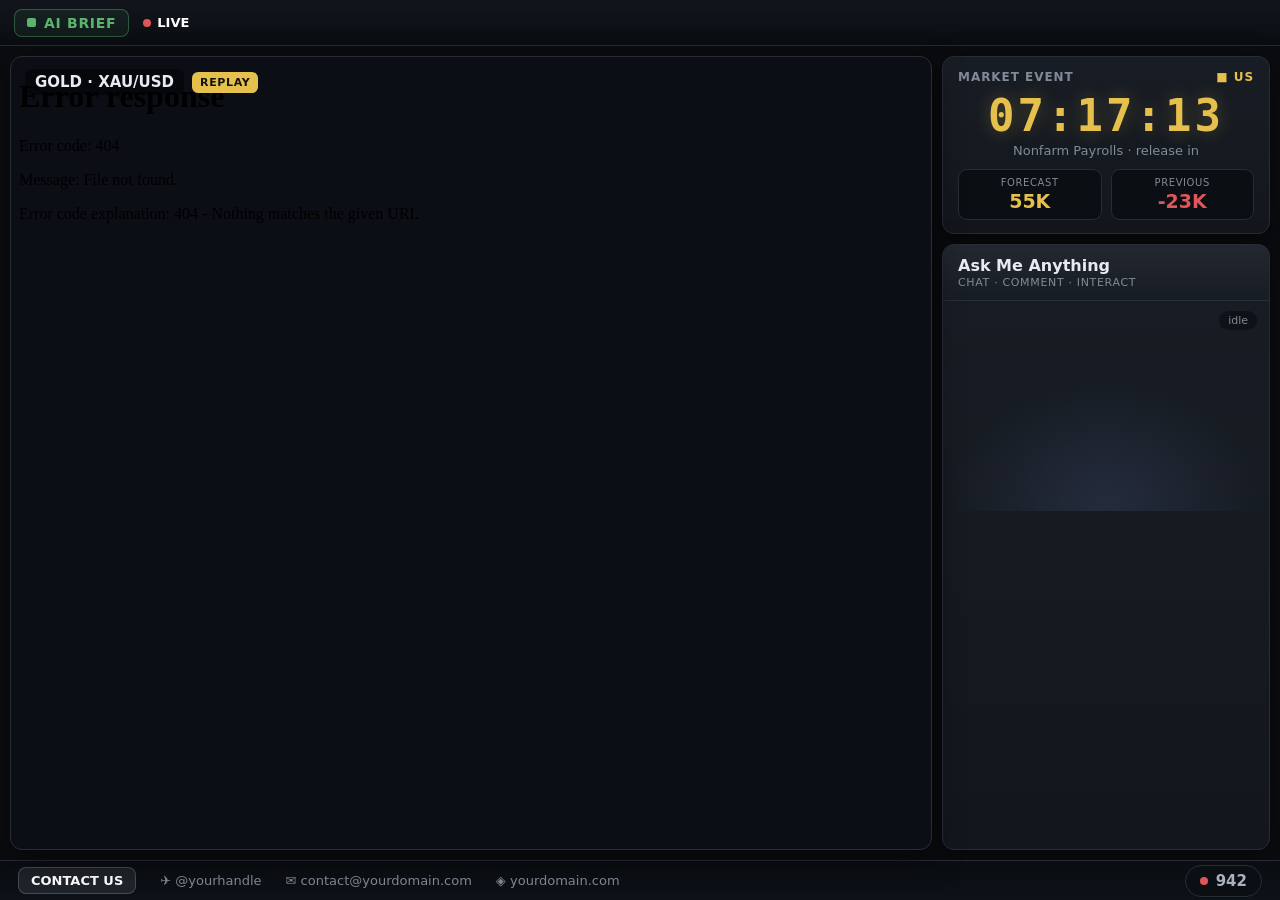
==== demo/scene/index.html @ 99e0fa72 "Headless YouTube live-stream prototype: GStreamer compositor over a browser-rendered scene Base scen" ====
<!doctype html>
<html>
<head>
<meta charset="utf-8">
<script type="importmap">{"imports":{
  "three":"/vendor/three.module.min.js",
  "three-vrm":"/vendor/three-vrm.module.js"
}}</script>
<style>
  :root{
    --bg:#0a0c0f; --bg2:#0e1116; --panel:#13171d; --panel2:#181d25;
    --line:#272d37; --fg:#e7ebf1; --mut:#828a97; --accent:#aeb6c4;
    --ai:#5bb46e; --gold:#e6c04c; --red:#df5559; --up:#4a9d8e;
  }
  *{box-sizing:border-box}
  html,body{margin:0;height:100%;background:var(--bg);color:var(--fg);overflow:hidden;
    font-family:'DejaVu Sans','Liberation Sans',system-ui,sans-serif}
  #app{display:flex;flex-direction:column;height:100vh}

  /* ---- top ticker ---- */
  #ticker{height:46px;display:flex;align-items:center;gap:14px;padding:0 14px;
    background:linear-gradient(180deg,#12161c,#0a0d11);border-bottom:1px solid var(--line)}
  .tag{display:flex;align-items:center;gap:8px;font-weight:800;font-size:14px;letter-spacing:.05em;
    color:var(--ai);border:1px solid rgba(91,180,110,.4);background:rgba(91,180,110,.08);
    padding:5px 12px;border-radius:8px;white-space:nowrap}
  .tag .sq{width:9px;height:9px;background:var(--ai);border-radius:2px}
  #liveTag{color:#fff;font-weight:800;font-size:13px;white-space:nowrap}
  #liveTag .dot{display:inline-block;width:8px;height:8px;border-radius:50%;background:var(--red);
    margin-right:6px;animation:pulse 1.4s infinite}
  @keyframes pulse{0%,100%{opacity:1}50%{opacity:.35}}
  #tickerScroll{flex:1;overflow:hidden;white-space:nowrap;position:relative;
    -webkit-mask-image:linear-gradient(90deg,transparent,#000 4%,#000 96%,transparent)}
  #tickerScroll .run{display:inline-block;padding-left:100%;animation:marquee 38s linear infinite;
    font-size:15px;color:#c4cbd6}
  #tickerScroll .run b{color:var(--gold);margin:0 6px}
  .sepdot{color:var(--mut);margin:0 22px}
  @keyframes marquee{from{transform:translateX(0)}to{transform:translateX(-100%)}}

  /* ---- main ---- */
  #main{flex:1;display:flex;gap:10px;padding:10px;min-height:0}
  #chartWrap{flex:1;position:relative;border:1px solid var(--line);border-radius:12px;overflow:hidden;
    background:#0c0e15;box-shadow:0 8px 30px rgba(0,0,0,.5)}
  #chart{width:100%;height:100%;border:0;display:block}
  #chartBadge{position:absolute;top:12px;left:14px;display:flex;gap:8px;align-items:center;z-index:5}
  #chartBadge .sym{font-weight:800;font-size:15px;background:rgba(0,0,0,.5);padding:4px 10px;border-radius:7px}
  #chartBadge .rep{font-size:11px;font-weight:800;letter-spacing:.06em;color:#12140a;background:var(--gold);
    padding:4px 8px;border-radius:6px}

  /* ---- right column ---- */
  #side{width:328px;display:flex;flex-direction:column;gap:10px;min-height:0}
  .card{background:linear-gradient(180deg,var(--panel2),var(--panel));border:1px solid var(--line);
    border-radius:12px;box-shadow:0 8px 30px rgba(0,0,0,.45)}

  /* countdown card */
  #eventCard{padding:13px 15px}
  .card-h{display:flex;align-items:center;justify-content:space-between;font-size:12px;
    letter-spacing:.08em;color:var(--mut);text-transform:uppercase;font-weight:800}
  .card-h .flag{color:var(--gold)}
  #countdown{font-family:'DejaVu Sans Mono',monospace;font-weight:800;font-size:44px;text-align:center;
    color:var(--gold);letter-spacing:3px;margin:6px 0 2px;text-shadow:0 0 18px rgba(230,192,76,.3)}
  #cdLabel{text-align:center;color:var(--mut);font-size:13px;margin-bottom:11px}
  .stats{display:flex;gap:9px}
  .stat{flex:1;background:#0b0e13;border:1px solid var(--line);border-radius:9px;padding:7px 10px;text-align:center}
  .stat .k{font-size:10px;color:var(--mut);letter-spacing:.06em}
  .stat .v{font-size:19px;font-weight:800;margin-top:2px}

  /* AMA / character + chat */
  #ama{flex:1;display:flex;flex-direction:column;min-height:0;overflow:hidden}
  #amaHead{padding:11px 15px;border-bottom:1px solid var(--line);
    background:linear-gradient(180deg,rgba(174,182,196,.07),transparent)}
  #amaHead .t{font-weight:800;font-size:16px}
  #amaHead .s{font-size:11px;color:var(--mut);letter-spacing:.06em;margin-top:1px}
  #stage{position:relative;height:210px;flex:none;display:flex;align-items:stretch;justify-content:center;
    background:radial-gradient(160px 120px at 50% 96%,rgba(140,170,255,.12),transparent);overflow:hidden}
  #charCanvas{width:100%;height:100%;display:block}
  #botState{position:absolute;top:10px;right:12px;font-size:11px;color:var(--mut);
    background:rgba(0,0,0,.4);padding:3px 9px;border-radius:20px}
  #feed{flex:1;overflow:hidden;padding:11px 13px;display:flex;flex-direction:column;gap:8px;justify-content:flex-end}
  .msg{font-size:15px;line-height:1.34;animation:in .25s ease}
  .msg .name{font-weight:800;margin-right:6px}
  .msg.viewer .name{color:var(--accent)}
  .msg.ai{background:rgba(91,180,110,.1);border-left:3px solid var(--ai);padding:7px 10px;border-radius:8px}
  .msg.ai .name{color:var(--ai)}
  @keyframes in{from{opacity:0;transform:translateY(8px)}to{opacity:1;transform:none}}

  /* ---- bottom brand bar ---- */
  #brand{height:40px;display:flex;align-items:center;gap:24px;padding:0 18px;font-size:13px;
    color:#a9b1bd;background:linear-gradient(180deg,#0a0d11,#0d1218);border-top:1px solid var(--line)}
  #brand .b{font-weight:800;color:#fff;background:rgba(174,182,196,.12);border:1px solid rgba(174,182,196,.28);
    padding:5px 12px;border-radius:8px}
  #brand .m{color:var(--mut)}
  #viewers{margin-left:auto;display:flex;align-items:center;gap:8px;font-weight:800;font-size:15px;
    background:#0b0e13;border:1px solid var(--line);padding:6px 14px;border-radius:22px}
  #viewers .d{width:8px;height:8px;border-radius:50%;background:var(--red);animation:pulse 1.4s infinite}
</style>
</head>
<body>
<div id="app">

  <div id="ticker">
    <div class="tag"><span class="sq"></span>AI BRIEF</div>
    <div id="liveTag"><span class="dot"></span>LIVE</div>
    <div id="tickerScroll"><span class="run" id="run"></span></div>
  </div>

  <div id="main">
    <div id="chartWrap">
      <div id="chartBadge"><span class="sym">GOLD · XAU/USD</span><span class="rep">REPLAY</span></div>
      <iframe id="chart" src="/charts/chart.html?mode=replay&tf=1m,5m,15m,1h&stream=1"></iframe>
    </div>

    <div id="side">
      <div class="card" id="eventCard">
        <div class="card-h"><span>Market Event</span><span class="flag">■ US</span></div>
        <div id="countdown">07:17:14</div>
        <div id="cdLabel">Nonfarm Payrolls · release in</div>
        <div class="stats">
          <div class="stat"><div class="k">FORECAST</div><div class="v" style="color:var(--gold)">55K</div></div>
          <div class="stat"><div class="k">PREVIOUS</div><div class="v" style="color:var(--red)">-23K</div></div>
        </div>
      </div>

      <div class="card" id="ama">
        <div id="amaHead">
          <div class="t">Ask Me Anything</div><div class="s">CHAT · COMMENT · INTERACT</div>
        </div>
        <div id="stage">
          <div id="botState">idle</div>
          <canvas id="charCanvas"></canvas>
        </div>
        <div id="feed"></div>
      </div>
    </div>
  </div>

  <div id="brand">
    <span class="b">CONTACT US</span>
    <span class="m">✈ @yourhandle</span>
    <span class="m">✉ contact@yourdomain.com</span>
    <span class="m">◈ yourdomain.com</span>
    <div id="viewers"><span class="d"></span><span id="vcount">942</span></div>
  </div>

</div>

<script>
  const heads = [
    "HIDDEN DANGER IN LEVERAGED GOLD ETFS LIKE UGL AND GLL",
    "TEUCRIUM LAUNCHES TPMT, A NEW PHYSICAL GOLD ETF WITH A 0.24% FEE",
    "GOLD HOLDS ABOVE KEY SUPPORT AS DOLLAR SOFTENS",
    "TRADERS EYE NONFARM PAYROLLS FOR NEXT DIRECTIONAL CUE",
  ];
  document.getElementById('run').innerHTML =
    heads.map(h => '<b>▸</b>' + h).join('<span class="sepdot">•</span>') + '<span class="sepdot">•</span>';

  let cd = 7*3600 + 17*60 + 14;
  const cdEl = document.getElementById('countdown');
  setInterval(() => {
    cd = Math.max(0, cd - 1);
    const p = n => String(n).padStart(2,'0');
    cdEl.textContent = `${p(Math.floor(cd/3600))}:${p(Math.floor(cd%3600/60))}:${p(cd%60)}`;
  }, 1000);

  const vc = document.getElementById('vcount'); let v = 942;
  setInterval(() => { v = Math.max(800, v + Math.round((Math.random()-0.45)*8)); vc.textContent = v; }, 3000);

  const bs = document.getElementById('botState');
  let audioCtx = null;
  function setReading(){ bs.textContent='reading chat…'; }
  function setMouth(v){ if(window.char) window.char.setMouth(v); }

  // Play the reply audio IN the browser and drive the mouth from its live
  // amplitude. The audio also goes out to PulseAudio -> ffmpeg, so the mouth
  // (captured in video) and the voice (captured from pulse) share one timeline.
  function speakAndLipsync(url){
    if(!url){ return; }
    if(!audioCtx) audioCtx = new (window.AudioContext||window.webkitAudioContext)();
    audioCtx.resume && audioCtx.resume();
    const a = new Audio(url);
    let src;
    try { src = audioCtx.createMediaElementSource(a); } catch(e){ a.play(); return; }
    const an = audioCtx.createAnalyser(); an.fftSize = 256;
    src.connect(an); an.connect(audioCtx.destination);
    const buf = new Uint8Array(an.fftSize);
    bs.textContent='speaking…';
    function frame(){
      an.getByteTimeDomainData(buf);
      let sum=0; for(let i=0;i<buf.length;i++){ const x=(buf[i]-128)/128; sum+=x*x; }
      const rms = Math.sqrt(sum/buf.length);
      setMouth(Math.min(1, rms*4.5));
      if(!a.paused && !a.ended){ requestAnimationFrame(frame); }
    }
    a.onplay = ()=> requestAnimationFrame(frame);
    a.onended = ()=>{ bs.textContent='idle'; setMouth(0); };
    a.play().catch(()=>{ bs.textContent='idle'; setMouth(0); });
  }

  const feed = document.getElementById('feed');
  let since = 0;
  async function poll(){
    try{
      const r = await fetch('/api/messages?since='+since);
      const d = await r.json(); since = d.last;
      for(const m of d.messages){
        const el = document.createElement('div');
        el.className = 'msg ' + (m.kind === 'ai' ? 'ai' : 'viewer');
        el.innerHTML = '<span class="name"></span><span class="text"></span>';
        el.querySelector('.name').textContent = m.who + ':';
        el.querySelector('.text').textContent = m.text;
        feed.appendChild(el);
        if (m.kind === 'ai') speakAndLipsync(m.audio_url); else setReading();
      }
      while (feed.children.length > 7) feed.removeChild(feed.firstChild);
    }catch(e){}
    setTimeout(poll, 600);
  }
  poll();
</script>
<script type="module">
  import { initChar } from '/char3d.js';
  try { window.char = initChar(document.getElementById('charCanvas'), document.getElementById('botState')); }
  catch(e){ console.error('char3d init failed', e); }
</script>
</body>
</html>
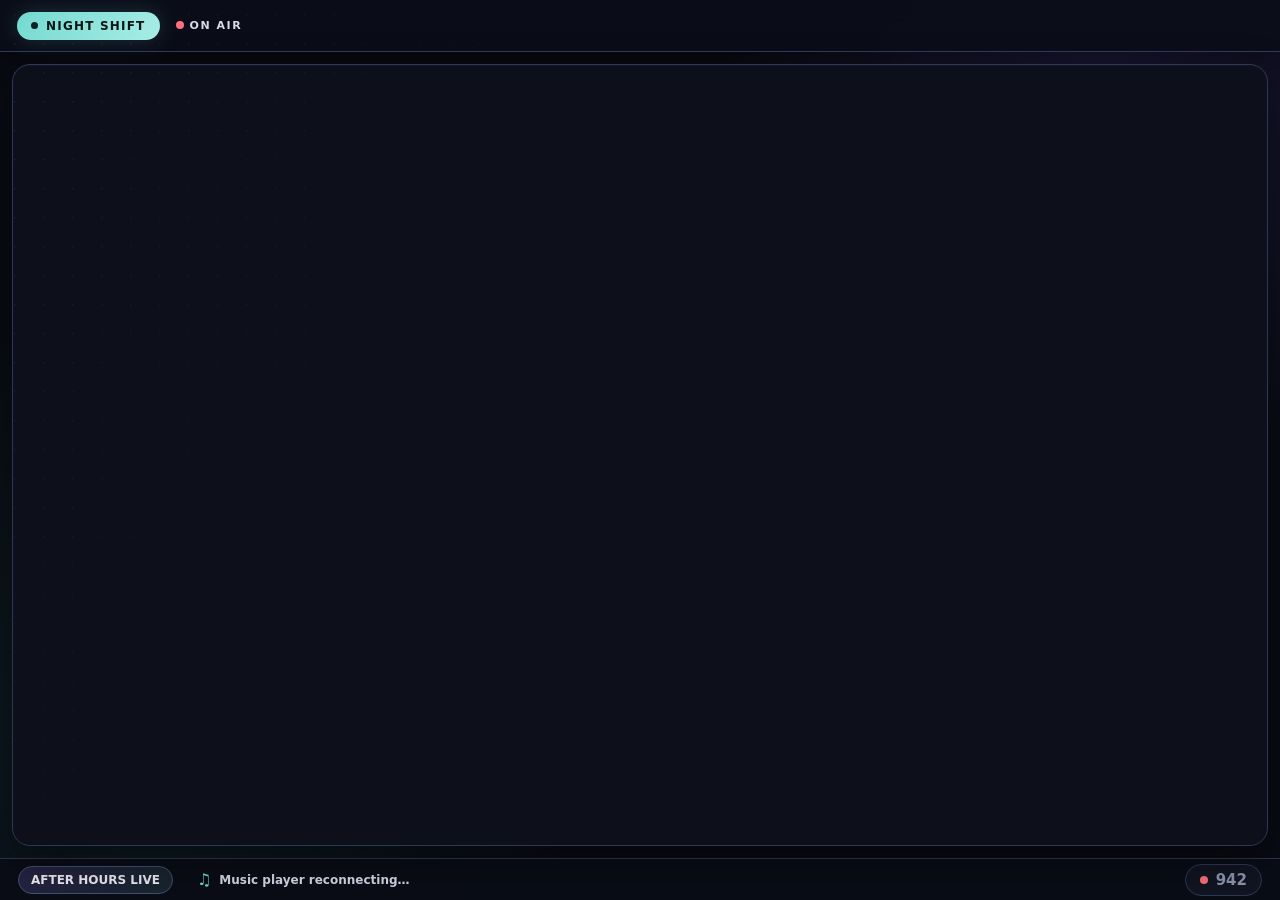
==== commit c827989d: "Productionize live stream deployment" ====
--- a/demo/scene/index.html
+++ b/demo/scene/index.html
@@ -93,36 +93,114 @@
     background:#0b0e13;border:1px solid var(--line);padding:6px 14px;border-radius:22px}
   #viewers .d{width:8px;height:8px;border-radius:50%;background:var(--red);animation:pulse 1.4s infinite}
 </style>
+<style>
+  /* Midnight radio lounge: a warm community space with a live market window. */
+  :root{
+    --bg:#090b13;--bg2:#0e1220;--panel:#121625;--panel2:#191d30;
+    --line:#2b3150;--fg:#f1eef8;--mut:#9299b5;--accent:#73d9d0;
+    --ai:#f19a75;--gold:#f3c86a;--red:#ff6f7d;--up:#65d0ba;
+  }
+  html,body{font-family:'DejaVu Sans','Liberation Sans',system-ui,sans-serif;background:
+    radial-gradient(circle at 86% 12%,rgba(126,92,255,.14),transparent 28%),
+    radial-gradient(circle at 12% 82%,rgba(42,196,180,.09),transparent 32%),#090b13}
+  #app{position:relative}
+  #app:before{content:'';position:absolute;inset:0;pointer-events:none;opacity:.18;z-index:20;
+    background-image:radial-gradient(circle,rgba(255,255,255,.28) 1px,transparent 1px);
+    background-size:29px 29px;mask-image:linear-gradient(120deg,#000,transparent 42%)}
+  #ticker{height:52px;gap:16px;padding:0 17px;background:rgba(11,14,25,.94);
+    border-bottom:1px solid #343a5d;box-shadow:0 8px 28px rgba(0,0,0,.35);backdrop-filter:blur(12px)}
+  .tag{color:#0a1517;border:0;background:linear-gradient(135deg,#73d9d0,#a8eee7);
+    border-radius:18px;padding:7px 14px;font-size:12px;letter-spacing:.1em;box-shadow:0 0 22px rgba(115,217,208,.18)}
+  .tag .sq{background:#102124;border-radius:50%;width:7px;height:7px}
+  #liveTag{font-size:11px;letter-spacing:.14em;color:#dcd9ea}
+  #tickerScroll .run{font-size:14px;letter-spacing:.02em;color:#b9bfd5}
+  #tickerScroll .run b{color:#f19a75}
+  #main{gap:12px;padding:12px}
+  #chartWrap{border:1px solid #303656;border-radius:18px;background:#0d101b;
+    box-shadow:0 18px 45px rgba(0,0,0,.38),inset 0 1px rgba(255,255,255,.025)}
+  #chartBadge{top:14px;left:15px;gap:7px}
+  #chartBadge .sym{font-size:13px;letter-spacing:.04em;background:rgba(17,21,36,.88);color:#edf0fa;
+    border:1px solid #343b5f;padding:6px 11px;border-radius:14px}
+  #chartBadge .rep{font-size:10px;letter-spacing:.1em;color:#10211e;background:#73d9d0;
+    padding:6px 9px;border-radius:12px}
+  #side{width:328px;gap:12px}
+  .card{position:relative;background:linear-gradient(155deg,rgba(27,31,51,.98),rgba(15,18,31,.98));
+    border:1px solid #303758;border-radius:18px;box-shadow:0 16px 40px rgba(0,0,0,.32),inset 0 1px rgba(255,255,255,.035)}
+  .card:before{content:'';position:absolute;width:54px;height:3px;top:0;left:24px;border-radius:0 0 4px 4px;
+    background:linear-gradient(90deg,#73d9d0,#9677ff,#f19a75);pointer-events:none}
+  #eventCard{padding:17px 17px 15px}
+  .card-h{font-size:10px;letter-spacing:.15em;color:#a9b0cb}
+  .card-h .flag{color:#73d9d0}
+  #countdown{font-family:'DejaVu Sans Mono',monospace;font-size:38px;color:#f1eef8;letter-spacing:3px;
+    margin:9px 0 3px;text-shadow:0 0 24px rgba(150,119,255,.24)}
+  #cdLabel{color:#9299b5;font-size:12px}
+  .stat{background:rgba(7,9,17,.55);border:1px solid #2b3150;border-radius:12px;padding:8px 9px}
+  .stat .k{font-size:9px;letter-spacing:.12em;color:#858da9}
+  .stat .v{font-size:15px}
+  #amaHead{padding:14px 16px 12px;border-bottom:1px solid #2d3351;background:transparent}
+  #amaHead .t{font-size:17px;font-weight:750;letter-spacing:-.01em}
+  #amaHead .s{font-size:9px;letter-spacing:.17em;color:#8991ac}
+  #stage{height:150px;background:
+    radial-gradient(circle at 50% 52%,rgba(150,119,255,.22),transparent 29%),
+    radial-gradient(circle at 50% 52%,rgba(115,217,208,.1),transparent 52%),#0d101c}
+  #stage:before{content:'◉';position:absolute;top:17px;width:90px;height:90px;border-radius:50%;
+    display:grid;place-items:center;font-size:46px;color:#f19a75;border:1px solid rgba(241,154,117,.38);
+    box-shadow:0 0 0 9px rgba(150,119,255,.06),0 0 35px rgba(241,154,117,.13)}
+  #stage:after{content:'VOICE IN THE ROOM';position:absolute;bottom:10px;color:#939bb9;font-size:9px;letter-spacing:.18em}
+  #charCanvas{display:none}
+  #botState{top:10px;right:12px;font-size:9px;letter-spacing:.1em;color:#73d9d0;
+    background:#101421;border:1px solid #35405e;border-radius:12px;padding:4px 9px}
+  #feed{padding:13px 14px;gap:8px}
+  .msg{font-size:14px;line-height:1.4;color:#dedfed}
+  .msg.viewer .name{color:#73d9d0}
+  .msg.ai{background:linear-gradient(90deg,rgba(241,154,117,.11),rgba(150,119,255,.06));
+    border-left:3px solid #f19a75;padding:8px 10px;border-radius:4px 12px 12px 4px}
+  .msg.ai .name{color:#ffae8c}
+  #brand{height:42px;background:rgba(10,13,23,.95);border-top:1px solid #303654;
+    color:#8f97b2;font-size:12px}
+  #brand .b{color:#f1eef8;background:linear-gradient(135deg,rgba(150,119,255,.2),rgba(115,217,208,.12));
+    border:1px solid #484f77;padding:6px 12px;border-radius:14px}
+  #musicNow{min-width:0;display:flex;align-items:center;gap:8px;flex:1;color:#d8dbea;white-space:nowrap;overflow:hidden}
+  #musicNow .note{color:#73d9d0;font-size:16px}#musicTitle{font-weight:750;overflow:hidden;text-overflow:ellipsis}
+  #musicCredit{color:#858da9;font-size:10px;letter-spacing:.03em;overflow:hidden;text-overflow:ellipsis}
+  #musicCount{color:#bba8ff;font:10px 'DejaVu Sans Mono',monospace}
+  #viewers{background:#111522;border:1px solid #303858;border-radius:16px}
+  /* Focus mode: keep the community/sidebar implementation available while
+     giving the four live chart panes the full broadcast canvas. */
+  #side{display:none}
+  body.show-side #side{display:flex}
+  #chartBadge{display:none}
+</style>
 </head>
 <body>
 <div id="app">
 
   <div id="ticker">
-    <div class="tag"><span class="sq"></span>AI BRIEF</div>
-    <div id="liveTag"><span class="dot"></span>LIVE</div>
+    <div class="tag"><span class="sq"></span>NIGHT SHIFT</div>
+    <div id="liveTag"><span class="dot"></span>ON AIR</div>
     <div id="tickerScroll"><span class="run" id="run"></span></div>
   </div>
 
   <div id="main">
     <div id="chartWrap">
-      <div id="chartBadge"><span class="sym">GOLD · XAU/USD</span><span class="rep">REPLAY</span></div>
-      <iframe id="chart" src="/charts/chart.html?mode=replay&tf=1m,5m,15m,1h&stream=1"></iframe>
+      <div id="chartBadge"><span class="sym">BTC/USD · MULTI-TIMEFRAME</span><span class="rep">LIVE</span></div>
+      <iframe id="chart" src="about:blank" title="Live multi-timeframe chart"></iframe>
     </div>
 
     <div id="side">
       <div class="card" id="eventCard">
-        <div class="card-h"><span>Market Event</span><span class="flag">■ US</span></div>
+        <div class="card-h"><span>Tonight in the Room</span><span class="flag">● OPEN</span></div>
         <div id="countdown">07:17:14</div>
-        <div id="cdLabel">Nonfarm Payrolls · release in</div>
+        <div id="cdLabel">Next community check-in</div>
         <div class="stats">
-          <div class="stat"><div class="k">FORECAST</div><div class="v" style="color:var(--gold)">55K</div></div>
-          <div class="stat"><div class="k">PREVIOUS</div><div class="v" style="color:var(--red)">-23K</div></div>
+          <div class="stat"><div class="k">TOPIC</div><div class="v" style="color:var(--accent)">BTC LIVE</div></div>
+          <div class="stat"><div class="k">VIBE</div><div class="v" style="color:var(--ai)">OPEN MIC</div></div>
         </div>
       </div>
 
       <div class="card" id="ama">
         <div id="amaHead">
-          <div class="t">Ask Me Anything</div><div class="s">CHAT · COMMENT · INTERACT</div>
+          <div class="t">The Lounge</div><div class="s">ASK · SHARE · STAY A WHILE</div>
         </div>
         <div id="stage">
           <div id="botState">idle</div>
@@ -134,10 +212,8 @@
   </div>
 
   <div id="brand">
-    <span class="b">CONTACT US</span>
-    <span class="m">✈ @yourhandle</span>
-    <span class="m">✉ contact@yourdomain.com</span>
-    <span class="m">◈ yourdomain.com</span>
+    <span class="b">AFTER HOURS LIVE</span>
+    <div id="musicNow"><span class="note">♫</span><span id="musicTitle">Loading music…</span><span id="musicCredit"></span><span id="musicCount"></span></div>
     <div id="viewers"><span class="d"></span><span id="vcount">942</span></div>
   </div>
 
@@ -145,10 +221,10 @@
 
 <script>
   const heads = [
-    "HIDDEN DANGER IN LEVERAGED GOLD ETFS LIKE UGL AND GLL",
-    "TEUCRIUM LAUNCHES TPMT, A NEW PHYSICAL GOLD ETF WITH A 0.24% FEE",
-    "GOLD HOLDS ABOVE KEY SUPPORT AS DOLLAR SOFTENS",
-    "TRADERS EYE NONFARM PAYROLLS FOR NEXT DIRECTIONAL CUE",
+    "WHAT ARE YOU WATCHING TONIGHT? DROP IT IN THE CHAT",
+    "MARKETS, IDEAS, MUSIC AND GOOD COMPANY — LIVE AFTER HOURS",
+    "NO PERFECT CALLS HERE · JUST BETTER QUESTIONS",
+    "PULL UP A CHAIR · THE ROOM IS OPEN",
   ];
   document.getElementById('run').innerHTML =
     heads.map(h => '<b>▸</b>' + h).join('<span class="sepdot">•</span>') + '<span class="sepdot">•</span>';
@@ -169,18 +245,21 @@
   function setReading(){ bs.textContent='reading chat…'; }
   function setMouth(v){ if(window.char) window.char.setMouth(v); }
 
-  // Play the reply audio IN the browser and drive the mouth from its live
-  // amplitude. The audio also goes out to PulseAudio -> ffmpeg, so the mouth
-  // (captured in video) and the voice (captured from pulse) share one timeline.
+  // Load a silent browser copy only for visual state/lipsync. The authoritative
+  // audible copy is serialized by scene_server and mixed through PulseAudio.
   function speakAndLipsync(url){
     if(!url){ return; }
     if(!audioCtx) audioCtx = new (window.AudioContext||window.webkitAudioContext)();
     audioCtx.resume && audioCtx.resume();
     const a = new Audio(url);
     let src;
-    try { src = audioCtx.createMediaElementSource(a); } catch(e){ a.play(); return; }
+    try { src = audioCtx.createMediaElementSource(a); }
+    catch(e){ a.muted=true; a.play(); return; }
     const an = audioCtx.createAnalyser(); an.fftSize = 256;
-    src.connect(an); an.connect(audioCtx.destination);
+    // Server-side playback is the sole audible path into PulseAudio. Keep this
+    // browser copy silent and use it only to drive the character's mouth.
+    const silent = audioCtx.createGain(); silent.gain.value = 0;
+    src.connect(an); an.connect(silent); silent.connect(audioCtx.destination);
     const buf = new Uint8Array(an.fftSize);
     bs.textContent='speaking…';
     function frame(){
@@ -202,6 +281,10 @@
       const r = await fetch('/api/messages?since='+since);
       const d = await r.json(); since = d.last;
       for(const m of d.messages){
+        if(m.kind === 'voice'){
+          speakAndLipsync(m.audio_url);
+          continue;
+        }
         const el = document.createElement('div');
         el.className = 'msg ' + (m.kind === 'ai' ? 'ai' : 'viewer');
         el.innerHTML = '<span class="name"></span><span class="text"></span>';
@@ -215,11 +298,55 @@
     setTimeout(poll, 600);
   }
   poll();
+
+  // Runtime configuration is injected by the server so a cloned deployment
+  // never needs host-specific URLs baked into tracked HTML.
+  async function configureChart(){
+    try{
+      const cfg=await fetch('/api/runtime-config').then(r=>r.json());
+      const q=new URLSearchParams({
+        mode:'live', sym:cfg.ohlc_symbol, tf:'1m,5m,15m,1h', stream:'1',
+        ohlc_ws:cfg.ohlc_ws_url
+      });
+      document.getElementById('chart').src=`/charts/chart.html?${q}`;
+    }catch(e){ setTimeout(configureChart,2000); }
+  }
+  configureChart();
+
+  // Apply control-plane changes without navigating or reloading the stream.
+  let controlRevision = 0;
+  async function pollControl(){
+    try{
+      const r = await fetch('/api/control');
+      const state = await r.json();
+      if(state.revision !== controlRevision){
+        controlRevision = state.revision;
+        document.body.classList.toggle('show-side', !!state.show_sidebar);
+        document.getElementById('chart').contentWindow.postMessage({
+          type:'stream-control', state
+        }, location.origin);
+      }
+    }catch(e){}
+    setTimeout(pollControl, 750);
+  }
+  document.getElementById('chart').addEventListener('load',()=>{ controlRevision=0; });
+  pollControl();
+
+  async function pollMusic(){
+    try{
+      const state=await fetch('/api/music/status').then(r=>r.json());
+      if(!state.track) throw new Error('player unavailable');
+      document.getElementById('musicTitle').textContent=`${state.playing?'Now playing':'Paused'} · ${state.track.title} — ${state.track.artist}`;
+      document.getElementById('musicCredit').textContent=`${state.track.license} · incompetech.com`;
+      document.getElementById('musicCount').textContent=`${state.index+1}/${state.count}`;
+    }catch(e){document.getElementById('musicTitle').textContent='Music player reconnecting…'}
+    setTimeout(pollMusic,3000);
+  }
+  pollMusic();
 </script>
-<script type="module">
-  import { initChar } from '/char3d.js';
-  try { window.char = initChar(document.getElementById('charCanvas'), document.getElementById('botState')); }
-  catch(e){ console.error('char3d init failed', e); }
-</script>
+<!-- The VRM renderer is intentionally disabled on this CPU-only host. Chromium's
+     SwiftShader process consumed about three cores and starved PulseAudio,
+     producing choppy speech. The chat UI remains active; re-enable char3d.js
+     only when GPU acceleration or dedicated rendering capacity is available. -->
 </body>
 </html>
